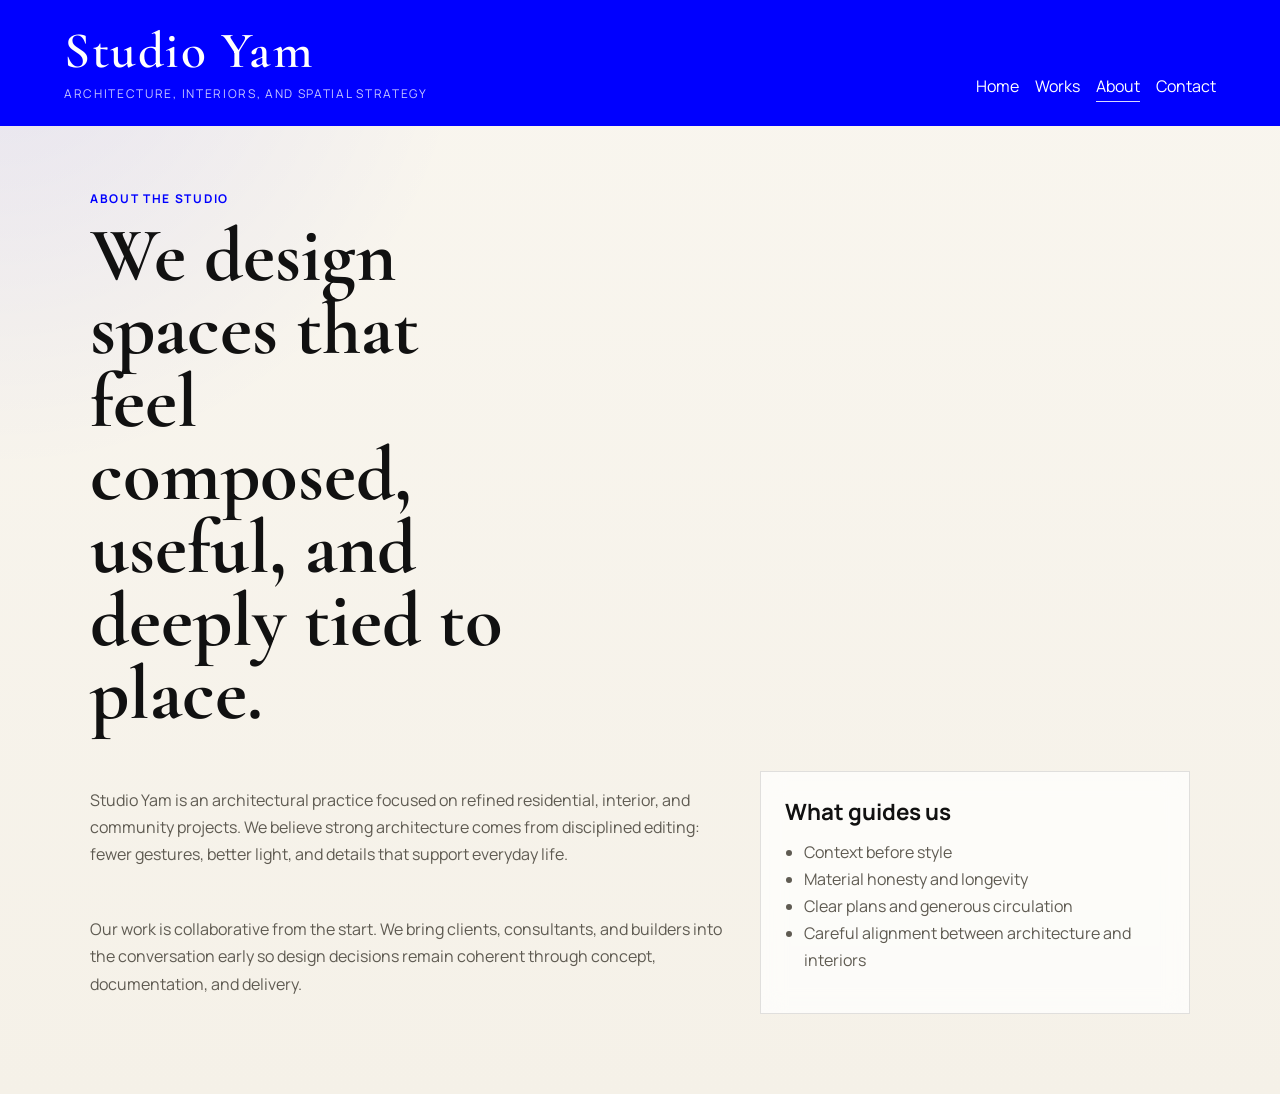
==== about.html @ 18f369b9 "Initial architectural studio website scaffold" ====
<!DOCTYPE html>
<html lang="en">
<head>
  <meta charset="UTF-8">
  <meta name="viewport" content="width=device-width, initial-scale=1.0">
  <title>About | Studio Yam</title>
  <meta name="description" content="Learn about Studio Yam's architectural practice, values, and process.">
  <link rel="preconnect" href="https://fonts.googleapis.com">
  <link rel="preconnect" href="https://fonts.gstatic.com" crossorigin>
  <link href="https://fonts.googleapis.com/css2?family=Manrope:wght@400;500;700;800&family=Cormorant+Garamond:wght@500;600&display=swap" rel="stylesheet">
  <link rel="stylesheet" href="style.css">
</head>
<body>
  <header class="site-header">
    <div class="brand-lockup">
      <a class="brand" href="index.html">Studio Yam</a>
      <p class="brand-note">Architecture, interiors, and spatial strategy</p>
    </div>
    <nav class="site-nav" aria-label="Main navigation">
      <a href="index.html">Home</a>
      <a href="works.html">Works</a>
      <a class="active" href="about.html">About</a>
      <a href="contact.html">Contact</a>
    </nav>
  </header>

  <main>
    <section class="page-intro">
      <p class="eyebrow">About The Studio</p>
      <h1>We design spaces that feel composed, useful, and deeply tied to place.</h1>
    </section>

    <section class="about-layout">
      <div class="about-copy">
        <p>
          Studio Yam is an architectural practice focused on refined residential, interior, and community projects. We believe strong architecture comes from disciplined editing: fewer gestures, better light, and details that support everyday life.
        </p>
        <p>
          Our work is collaborative from the start. We bring clients, consultants, and builders into the conversation early so design decisions remain coherent through concept, documentation, and delivery.
        </p>
      </div>

      <aside class="about-aside">
        <h2>What guides us</h2>
        <ul>
          <li>Context before style</li>
          <li>Material honesty and longevity</li>
          <li>Clear plans and generous circulation</li>
          <li>Careful alignment between architecture and interiors</li>
        </ul>
      </aside>
    </section>
  </main>
</body>
</html>
---- style.css ----
:root {
  --header-blue: #0000FF;
  --ink: #111111;
  --paper: #f5f1e8;
  --panel: #fffdf8;
  --muted: #5f5b52;
  --line: rgba(17, 17, 17, 0.12);
}

* {
  box-sizing: border-box;
}

html {
  scroll-behavior: smooth;
}

body {
  margin: 0;
  font-family: "Manrope", sans-serif;
  color: var(--ink);
  background:
    radial-gradient(circle at top left, rgba(0, 0, 255, 0.08), transparent 28%),
    linear-gradient(180deg, #f9f6ef 0%, var(--paper) 100%);
  min-height: 100vh;
}

a {
  color: inherit;
  text-decoration: none;
}

.site-header {
  background: var(--header-blue);
  color: #ffffff;
  display: flex;
  justify-content: space-between;
  align-items: end;
  gap: 2rem;
  padding: 1.25rem 5vw 1.5rem;
}

.brand-lockup {
  display: grid;
  gap: 0.2rem;
}

.brand {
  font-family: "Cormorant Garamond", serif;
  font-size: clamp(2rem, 4vw, 3.4rem);
  font-weight: 600;
  letter-spacing: 0.03em;
}

.brand-note,
.eyebrow,
.project-type,
.card-index {
  text-transform: uppercase;
  letter-spacing: 0.14em;
  font-size: 0.75rem;
}

.brand-note {
  margin: 0;
  color: rgba(255, 255, 255, 0.78);
}

.site-nav {
  display: flex;
  flex-wrap: wrap;
  gap: 1rem;
  align-items: center;
}

.site-nav a {
  padding-bottom: 0.25rem;
  border-bottom: 1px solid transparent;
}

.site-nav a.active,
.site-nav a:hover {
  border-color: rgba(255, 255, 255, 0.85);
}

main {
  padding: 4rem 5vw 5rem;
}

.hero,
.page-intro,
.feature-band,
.contact-panel,
.about-layout,
.project-list,
.section-grid {
  width: min(1100px, 100%);
  margin: 0 auto;
}

.hero h1,
.page-intro h1,
.feature-band h2 {
  font-family: "Cormorant Garamond", serif;
  font-size: clamp(3rem, 6vw, 5.5rem);
  line-height: 0.95;
  margin: 0;
  max-width: 12ch;
}

.hero-copy,
.feature-band p,
.card p,
.project-card p,
.about-copy p,
.contact-panel p,
.about-aside li {
  color: var(--muted);
  line-height: 1.7;
  font-size: 1rem;
}

.hero-copy {
  max-width: 58ch;
  margin: 1.5rem 0 0;
}

.hero-actions {
  display: flex;
  flex-wrap: wrap;
  gap: 1rem;
  margin-top: 2rem;
}

.button {
  display: inline-flex;
  align-items: center;
  justify-content: center;
  min-height: 3rem;
  padding: 0 1.3rem;
  border-radius: 999px;
  border: 1px solid var(--ink);
}

.button-primary {
  background: var(--ink);
  color: #ffffff;
}

.button-secondary {
  background: transparent;
}

.section-grid {
  display: grid;
  grid-template-columns: repeat(3, minmax(0, 1fr));
  gap: 1.25rem;
  margin-top: 4rem;
}

.card,
.project-card,
.feature-band,
.contact-panel,
.about-aside {
  background: rgba(255, 255, 255, 0.72);
  backdrop-filter: blur(12px);
  border: 1px solid var(--line);
}

.card,
.project-card {
  padding: 1.5rem;
}

.card h2,
.project-card h2,
.contact-panel h2,
.about-aside h2 {
  margin: 0 0 0.75rem;
  font-size: 1.4rem;
}

.card-index,
.project-type,
.eyebrow {
  margin: 0 0 0.8rem;
  color: var(--header-blue);
  font-weight: 700;
}

.feature-band {
  margin-top: 4rem;
  padding: 2rem;
  display: grid;
  grid-template-columns: 1.3fr 1fr;
  gap: 2rem;
}

.page-intro {
  margin-bottom: 2.5rem;
}

.project-list {
  display: grid;
  gap: 1rem;
}

.project-card {
  display: grid;
  grid-template-columns: 1.1fr 1fr;
  gap: 2rem;
}

.about-layout {
  display: grid;
  grid-template-columns: 1.5fr 1fr;
  gap: 1.5rem;
}

.about-copy {
  display: grid;
  gap: 1rem;
}

.about-aside {
  padding: 1.5rem;
}

.about-aside ul {
  margin: 0;
  padding-left: 1.2rem;
}

.contact-panel {
  padding: 2rem;
  display: grid;
  grid-template-columns: repeat(3, minmax(0, 1fr));
  gap: 1.5rem;
}

@media (max-width: 800px) {
  .site-header,
  .feature-band,
  .project-card,
  .about-layout,
  .contact-panel,
  .section-grid {
    grid-template-columns: 1fr;
  }

  .site-header {
    align-items: start;
  }

  .contact-panel,
  .feature-band {
    padding: 1.5rem;
  }

  .hero h1,
  .page-intro h1,
  .feature-band h2 {
    max-width: none;
  }
}
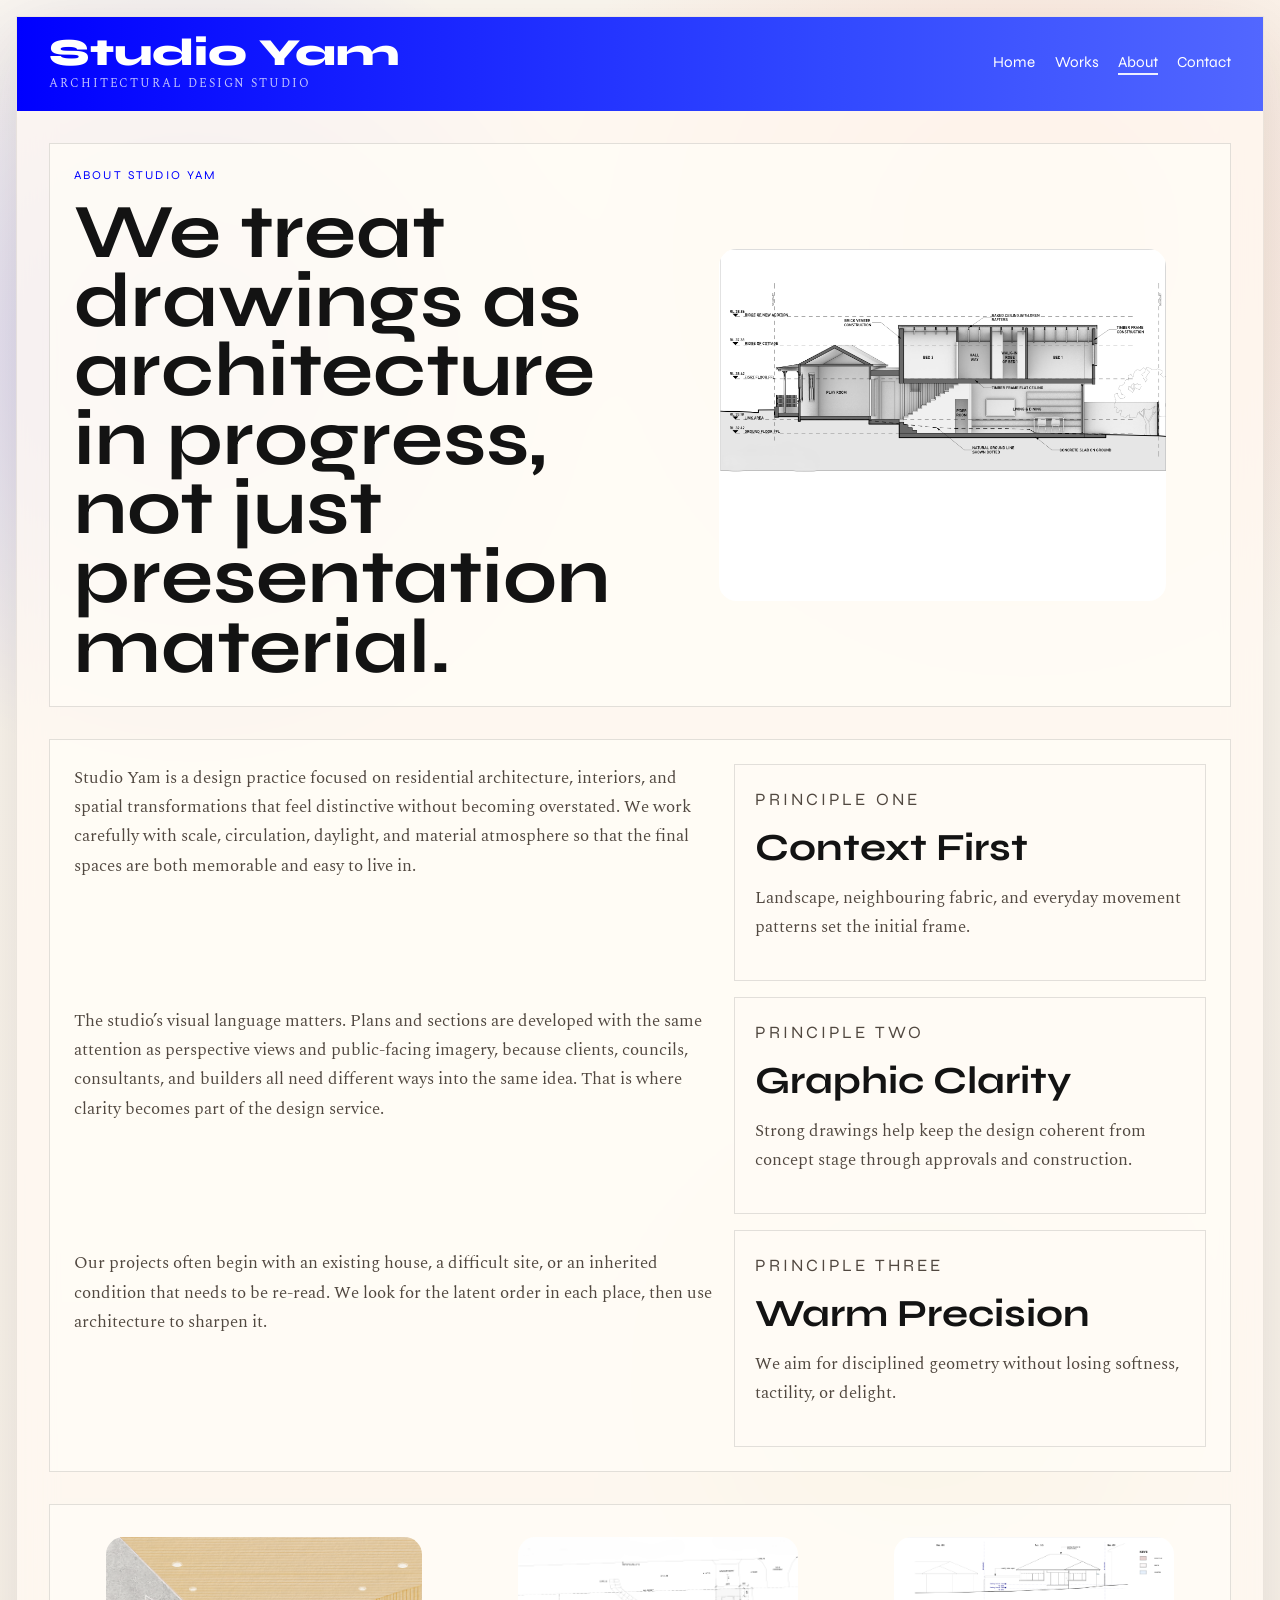
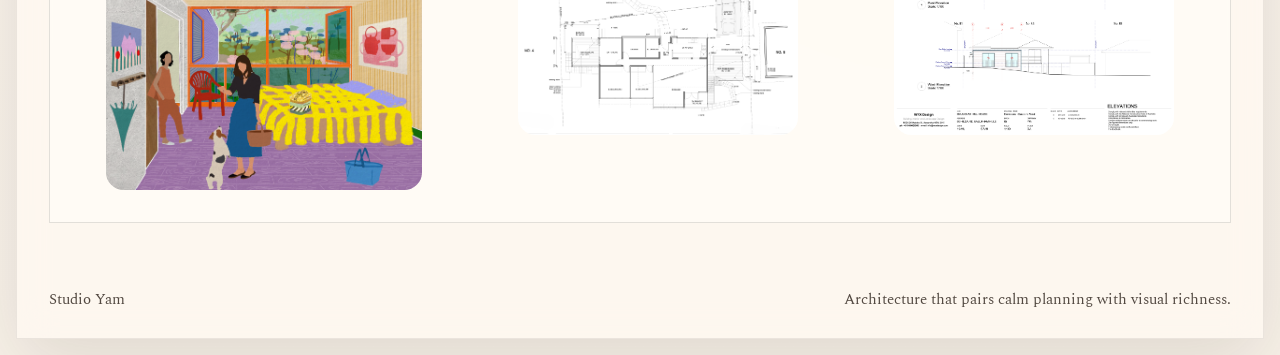
==== commit 1041a213: "Redesign studio site around project drawings" ====
--- a/about.html
+++ b/about.html
@@ -4,52 +4,87 @@
   <meta charset="UTF-8">
   <meta name="viewport" content="width=device-width, initial-scale=1.0">
   <title>About | Studio Yam</title>
-  <meta name="description" content="Learn about Studio Yam's architectural practice, values, and process.">
+  <meta name="description" content="About Studio Yam and the design approach behind its architectural work.">
   <link rel="preconnect" href="https://fonts.googleapis.com">
   <link rel="preconnect" href="https://fonts.gstatic.com" crossorigin>
-  <link href="https://fonts.googleapis.com/css2?family=Manrope:wght@400;500;700;800&family=Cormorant+Garamond:wght@500;600&display=swap" rel="stylesheet">
+  <link href="https://fonts.googleapis.com/css2?family=Syne:wght@400;500;700;800&family=Spectral:wght@400;500;600&display=swap" rel="stylesheet">
   <link rel="stylesheet" href="style.css">
 </head>
 <body>
-  <header class="site-header">
-    <div class="brand-lockup">
-      <a class="brand" href="index.html">Studio Yam</a>
-      <p class="brand-note">Architecture, interiors, and spatial strategy</p>
-    </div>
-    <nav class="site-nav" aria-label="Main navigation">
-      <a href="index.html">Home</a>
-      <a href="works.html">Works</a>
-      <a class="active" href="about.html">About</a>
-      <a href="contact.html">Contact</a>
-    </nav>
-  </header>
+  <div class="site-shell">
+    <header class="site-header">
+      <a class="brand" href="index.html">
+        <span class="brand-mark">Studio Yam</span>
+        <span class="brand-note">Architectural Design Studio</span>
+      </a>
+      <nav class="site-nav" aria-label="Main navigation">
+        <a href="index.html">Home</a>
+        <a href="works.html">Works</a>
+        <a class="active" href="about.html">About</a>
+        <a href="contact.html">Contact</a>
+      </nav>
+    </header>
 
-  <main>
-    <section class="page-intro">
-      <p class="eyebrow">About The Studio</p>
-      <h1>We design spaces that feel composed, useful, and deeply tied to place.</h1>
-    </section>
+    <main>
+      <section class="page-hero page-hero-split">
+        <div>
+          <p class="eyebrow">About Studio Yam</p>
+          <h1>We treat drawings as architecture in progress, not just presentation material.</h1>
+        </div>
+        <figure class="page-hero-figure">
+          <img src="images/01 WATERLOO HOUSE_68 Douglas Street/D03 Section.png" alt="Architectural section drawing from Waterloo House.">
+        </figure>
+      </section>
 
-    <section class="about-layout">
-      <div class="about-copy">
-        <p>
-          Studio Yam is an architectural practice focused on refined residential, interior, and community projects. We believe strong architecture comes from disciplined editing: fewer gestures, better light, and details that support everyday life.
-        </p>
-        <p>
-          Our work is collaborative from the start. We bring clients, consultants, and builders into the conversation early so design decisions remain coherent through concept, documentation, and delivery.
-        </p>
-      </div>
+      <section class="about-story">
+        <div class="about-text">
+          <p>
+            Studio Yam is a design practice focused on residential architecture, interiors, and spatial transformations that feel distinctive without becoming overstated. We work carefully with scale, circulation, daylight, and material atmosphere so that the final spaces are both memorable and easy to live in.
+          </p>
+          <p>
+            The studio’s visual language matters. Plans and sections are developed with the same attention as perspective views and public-facing imagery, because clients, councils, consultants, and builders all need different ways into the same idea. That is where clarity becomes part of the design service.
+          </p>
+          <p>
+            Our projects often begin with an existing house, a difficult site, or an inherited condition that needs to be re-read. We look for the latent order in each place, then use architecture to sharpen it.
+          </p>
+        </div>
 
-      <aside class="about-aside">
-        <h2>What guides us</h2>
-        <ul>
-          <li>Context before style</li>
-          <li>Material honesty and longevity</li>
-          <li>Clear plans and generous circulation</li>
-          <li>Careful alignment between architecture and interiors</li>
-        </ul>
-      </aside>
-    </section>
-  </main>
+        <div class="about-rail">
+          <article class="value-card">
+            <p class="card-tag">Principle One</p>
+            <h2>Context First</h2>
+            <p>Landscape, neighbouring fabric, and everyday movement patterns set the initial frame.</p>
+          </article>
+          <article class="value-card">
+            <p class="card-tag">Principle Two</p>
+            <h2>Graphic Clarity</h2>
+            <p>Strong drawings help keep the design coherent from concept stage through approvals and construction.</p>
+          </article>
+          <article class="value-card">
+            <p class="card-tag">Principle Three</p>
+            <h2>Warm Precision</h2>
+            <p>We aim for disciplined geometry without losing softness, tactility, or delight.</p>
+          </article>
+        </div>
+      </section>
+
+      <section class="about-gallery">
+        <figure class="about-gallery-primary">
+          <img src="images/02 HORNSBY HEIGHTS HOUSE_6 Bundanoon Pl/S02 Guest Room.png" alt="Guest room illustration for Hornsby Heights House.">
+        </figure>
+        <figure>
+          <img src="images/02 HORNSBY HEIGHTS HOUSE_6 Bundanoon Pl/PLAN.png" alt="Plan drawing for Hornsby Heights House.">
+        </figure>
+        <figure>
+          <img src="images/03 BAULKHAM HILLS_83 Hilda Rd/ELEVATION.png" alt="Elevation drawing for Baulkham Hills.">
+        </figure>
+      </section>
+    </main>
+
+    <footer class="site-footer">
+      <p>Studio Yam</p>
+      <p>Architecture that pairs calm planning with visual richness.</p>
+    </footer>
+  </div>
 </body>
 </html>
--- a/style.css
+++ b/style.css
@@ -1,10 +1,16 @@
 :root {
-  --header-blue: #0000FF;
-  --ink: #111111;
-  --paper: #f5f1e8;
-  --panel: #fffdf8;
-  --muted: #5f5b52;
-  --line: rgba(17, 17, 17, 0.12);
+  --header-blue: #0000ff;
+  --paper: #f8f2e9;
+  --paper-deep: #efe5d6;
+  --ink: #131313;
+  --muted: #514840;
+  --line: rgba(19, 19, 19, 0.12);
+  --panel: rgba(255, 252, 247, 0.72);
+  --coral: #ef6d51;
+  --pink: #eb4d8b;
+  --citrus: #b9d64d;
+  --violet: #4f46db;
+  --shadow: 0 24px 70px rgba(49, 37, 25, 0.12);
 }
 
 * {
@@ -17,12 +23,19 @@
 
 body {
   margin: 0;
-  font-family: "Manrope", sans-serif;
+  min-height: 100vh;
   color: var(--ink);
+  font-family: "Spectral", serif;
   background:
-    radial-gradient(circle at top left, rgba(0, 0, 255, 0.08), transparent 28%),
-    linear-gradient(180deg, #f9f6ef 0%, var(--paper) 100%);
-  min-height: 100vh;
+    radial-gradient(circle at 15% 18%, rgba(0, 0, 255, 0.16), transparent 22%),
+    radial-gradient(circle at 80% 12%, rgba(239, 109, 81, 0.16), transparent 24%),
+    radial-gradient(circle at 72% 70%, rgba(185, 214, 77, 0.18), transparent 20%),
+    linear-gradient(180deg, #fbf7ef 0%, var(--paper) 100%);
+}
+
+img {
+  display: block;
+  width: 100%;
 }
 
 a {
@@ -30,99 +43,159 @@
   text-decoration: none;
 }
 
+.site-shell {
+  width: min(1440px, calc(100% - 2rem));
+  margin: 1rem auto;
+  border: 1px solid rgba(19, 19, 19, 0.08);
+  background: rgba(255, 249, 241, 0.72);
+  box-shadow: var(--shadow);
+  backdrop-filter: blur(18px);
+}
+
 .site-header {
-  background: var(--header-blue);
-  color: #ffffff;
+  position: sticky;
+  top: 0;
+  z-index: 20;
   display: flex;
   justify-content: space-between;
-  align-items: end;
+  align-items: center;
   gap: 2rem;
-  padding: 1.25rem 5vw 1.5rem;
-}
-
-.brand-lockup {
-  display: grid;
+  padding: 1.1rem 2rem;
+  background: linear-gradient(90deg, var(--header-blue) 0%, #3148ff 65%, #5267ff 100%);
+  color: #fff;
+}
+
+.brand {
+  display: inline-grid;
   gap: 0.2rem;
 }
 
-.brand {
-  font-family: "Cormorant Garamond", serif;
-  font-size: clamp(2rem, 4vw, 3.4rem);
-  font-weight: 600;
-  letter-spacing: 0.03em;
-}
-
-.brand-note,
-.eyebrow,
-.project-type,
-.card-index {
+.brand-mark,
+.site-nav,
+h1,
+h2,
+h3,
+.button,
+.process-index,
+.project-number {
+  font-family: "Syne", sans-serif;
+}
+
+.brand-mark {
+  font-size: clamp(1.8rem, 3vw, 2.7rem);
+  font-weight: 800;
+  line-height: 0.95;
+}
+
+.brand-note {
+  font-size: 0.75rem;
+  letter-spacing: 0.16em;
   text-transform: uppercase;
-  letter-spacing: 0.14em;
-  font-size: 0.75rem;
-}
-
-.brand-note {
-  margin: 0;
-  color: rgba(255, 255, 255, 0.78);
+  color: rgba(255, 255, 255, 0.74);
 }
 
 .site-nav {
   display: flex;
   flex-wrap: wrap;
-  gap: 1rem;
-  align-items: center;
+  gap: 0.9rem 1.2rem;
+  font-size: 0.95rem;
 }
 
 .site-nav a {
-  padding-bottom: 0.25rem;
-  border-bottom: 1px solid transparent;
-}
-
-.site-nav a.active,
-.site-nav a:hover {
-  border-color: rgba(255, 255, 255, 0.85);
+  padding-bottom: 0.15rem;
+  border-bottom: 2px solid transparent;
+}
+
+.site-nav a:hover,
+.site-nav a.active {
+  border-color: rgba(255, 255, 255, 0.9);
 }
 
 main {
-  padding: 4rem 5vw 5rem;
-}
-
-.hero,
-.page-intro,
-.feature-band,
-.contact-panel,
-.about-layout,
-.project-list,
-.section-grid {
-  width: min(1100px, 100%);
-  margin: 0 auto;
-}
-
-.hero h1,
-.page-intro h1,
-.feature-band h2 {
-  font-family: "Cormorant Garamond", serif;
-  font-size: clamp(3rem, 6vw, 5.5rem);
+  padding: 2rem;
+}
+
+.hero-panel,
+.intro-band,
+.process-strip,
+.project-story,
+.about-story,
+.about-gallery,
+.contact-layout,
+.contact-gallery,
+.page-hero {
+  margin-bottom: 2rem;
+}
+
+.hero-panel,
+.intro-band,
+.project-story,
+.about-story,
+.contact-layout,
+.contact-gallery,
+.about-gallery,
+.page-hero {
+  background: var(--panel);
+  border: 1px solid var(--line);
+}
+
+.hero-grid {
+  display: grid;
+  grid-template-columns: 1.15fr 1fr;
+  gap: 1.25rem;
+  padding: 1.25rem;
+}
+
+.hero-copy {
+  display: flex;
+  flex-direction: column;
+  justify-content: center;
+  padding: clamp(0.3rem, 2vw, 1rem);
+}
+
+.eyebrow,
+.card-tag {
+  margin: 0 0 1rem;
+  font-family: "Syne", sans-serif;
+  font-size: 0.75rem;
+  letter-spacing: 0.18em;
+  text-transform: uppercase;
+  color: var(--header-blue);
+}
+
+h1,
+.page-hero h1 {
+  margin: 0;
+  font-size: clamp(3rem, 6vw, 6.2rem);
+  line-height: 0.9;
+  max-width: 10ch;
+}
+
+h2 {
+  margin: 0;
+  font-size: clamp(1.9rem, 3vw, 3rem);
   line-height: 0.95;
+}
+
+h3 {
   margin: 0;
-  max-width: 12ch;
-}
-
-.hero-copy,
-.feature-band p,
-.card p,
-.project-card p,
-.about-copy p,
-.contact-panel p,
-.about-aside li {
+  font-size: 1.45rem;
+  line-height: 1.05;
+}
+
+.lede,
+.hero-note p,
+.intro-band p,
+.preview-copy p,
+.process-strip p,
+.story-copy,
+.about-text p,
+.value-card p,
+.contact-card p,
+.site-footer p {
+  font-size: 1.08rem;
+  line-height: 1.7;
   color: var(--muted);
-  line-height: 1.7;
-  font-size: 1rem;
-}
-
-.hero-copy {
-  max-width: 58ch;
-  margin: 1.5rem 0 0;
 }
 
 .hero-actions {
@@ -136,131 +209,355 @@
   display: inline-flex;
   align-items: center;
   justify-content: center;
-  min-height: 3rem;
-  padding: 0 1.3rem;
+  min-height: 3.2rem;
+  padding: 0 1.4rem;
   border-radius: 999px;
+  font-size: 0.94rem;
+  letter-spacing: 0.06em;
+  text-transform: uppercase;
   border: 1px solid var(--ink);
 }
 
 .button-primary {
   background: var(--ink);
-  color: #ffffff;
+  color: #fff;
 }
 
 .button-secondary {
   background: transparent;
 }
 
-.section-grid {
+.hero-art,
+.story-card,
+.preview-card,
+.page-hero-figure,
+.about-gallery figure,
+.contact-gallery figure {
+  overflow: hidden;
+  border-radius: 1.1rem;
+  background: #fff;
+}
+
+.hero-art img,
+.preview-card img,
+.story-card img,
+.page-hero-figure img,
+.about-gallery img,
+.contact-gallery img {
+  height: 100%;
+  object-fit: cover;
+}
+
+.hero-art-main {
+  min-height: 40rem;
+}
+
+.hero-art-plan {
+  min-height: 18rem;
+}
+
+.hero-note {
+  align-self: end;
+  padding: 1.4rem;
+  border-radius: 1.1rem;
+  background: linear-gradient(135deg, rgba(235, 77, 139, 0.16), rgba(185, 214, 77, 0.22));
+}
+
+.intro-band {
+  display: grid;
+  grid-template-columns: 1.15fr 1fr;
+  gap: 2rem;
+  padding: 1.5rem;
+}
+
+.project-preview-grid {
+  display: grid;
+  grid-template-columns: 1.2fr 1fr 1fr;
+  gap: 1.2rem;
+  margin-bottom: 2rem;
+}
+
+.preview-card {
+  display: grid;
+  gap: 0;
+  background: var(--panel);
+  border: 1px solid var(--line);
+}
+
+.preview-card-large {
+  grid-row: span 2;
+}
+
+.preview-card img {
+  aspect-ratio: 4 / 3;
+}
+
+.preview-card-large img {
+  aspect-ratio: 4 / 4.3;
+}
+
+.preview-copy {
+  padding: 1.2rem;
+}
+
+.process-strip {
   display: grid;
   grid-template-columns: repeat(3, minmax(0, 1fr));
-  gap: 1.25rem;
-  margin-top: 4rem;
-}
-
-.card,
-.project-card,
-.feature-band,
-.contact-panel,
-.about-aside {
-  background: rgba(255, 255, 255, 0.72);
-  backdrop-filter: blur(12px);
+  gap: 1rem;
+}
+
+.process-strip article {
+  padding: 1.3rem;
+  background: rgba(255, 250, 244, 0.86);
   border: 1px solid var(--line);
 }
 
-.card,
-.project-card {
+.process-index,
+.project-number {
+  display: inline-flex;
+  align-items: center;
+  justify-content: center;
+  width: 2.5rem;
+  height: 2.5rem;
+  margin-bottom: 1rem;
+  border-radius: 999px;
+  background: var(--header-blue);
+  color: #fff;
+  font-size: 1rem;
+  font-weight: 700;
+}
+
+.page-hero {
   padding: 1.5rem;
 }
 
-.card h2,
-.project-card h2,
-.contact-panel h2,
-.about-aside h2 {
-  margin: 0 0 0.75rem;
-  font-size: 1.4rem;
-}
-
-.card-index,
-.project-type,
-.eyebrow {
-  margin: 0 0 0.8rem;
-  color: var(--header-blue);
-  font-weight: 700;
-}
-
-.feature-band {
-  margin-top: 4rem;
-  padding: 2rem;
-  display: grid;
-  grid-template-columns: 1.3fr 1fr;
-  gap: 2rem;
-}
-
-.page-intro {
-  margin-bottom: 2.5rem;
-}
-
-.project-list {
-  display: grid;
-  gap: 1rem;
-}
-
-.project-card {
-  display: grid;
-  grid-template-columns: 1.1fr 1fr;
-  gap: 2rem;
-}
-
-.about-layout {
-  display: grid;
-  grid-template-columns: 1.5fr 1fr;
-  gap: 1.5rem;
-}
-
-.about-copy {
-  display: grid;
-  gap: 1rem;
-}
-
-.about-aside {
+.page-hero-split {
+  display: grid;
+  grid-template-columns: 1.05fr 0.95fr;
+  gap: 1.4rem;
+  align-items: center;
+}
+
+.page-hero-figure {
+  min-height: 22rem;
+}
+
+.project-story {
+  padding: 1.4rem;
+}
+
+.story-heading {
+  display: grid;
+  grid-template-columns: auto 1fr;
+  gap: 1.1rem;
+  align-items: start;
+  margin-bottom: 1.4rem;
+}
+
+.story-gallery {
+  display: grid;
+  gap: 1rem;
+}
+
+.story-gallery-waterloo {
+  grid-template-columns: 1.2fr 1fr 1fr;
+}
+
+.story-gallery-hornsby,
+.story-gallery-baulkham {
+  grid-template-columns: repeat(3, minmax(0, 1fr));
+}
+
+.story-card {
+  min-height: 16rem;
+  background: #fff;
+}
+
+.story-card-tall {
+  grid-row: span 2;
+  min-height: 33rem;
+}
+
+.story-card-wide {
+  grid-column: span 2;
+}
+
+.story-gallery-waterloo .story-card:nth-child(2),
+.story-gallery-waterloo .story-card:nth-child(3),
+.story-gallery-waterloo .story-card:nth-child(4),
+.story-gallery-waterloo .story-card:nth-child(5) {
+  background: rgba(255, 255, 255, 0.9);
+}
+
+.about-story {
+  display: grid;
+  grid-template-columns: 1.15fr 0.85fr;
+  gap: 1.4rem;
   padding: 1.5rem;
 }
 
-.about-aside ul {
+.about-text {
+  display: grid;
+  gap: 1rem;
+}
+
+.about-text p {
   margin: 0;
-  padding-left: 1.2rem;
-}
-
-.contact-panel {
-  padding: 2rem;
+}
+
+.about-rail {
+  display: grid;
+  gap: 1rem;
+}
+
+.value-card,
+.contact-card {
+  padding: 1.25rem;
+  border: 1px solid var(--line);
+  background: rgba(255, 251, 246, 0.9);
+}
+
+.about-gallery,
+.contact-gallery {
+  display: grid;
+  grid-template-columns: 1.1fr 1fr 1fr;
+  gap: 1rem;
+  padding: 1rem;
+}
+
+.about-gallery-primary,
+.contact-gallery-large {
+  grid-row: span 2;
+}
+
+.contact-layout {
   display: grid;
   grid-template-columns: repeat(3, minmax(0, 1fr));
-  gap: 1.5rem;
-}
-
-@media (max-width: 800px) {
+  gap: 1rem;
+  padding: 1rem;
+}
+
+.contact-card-primary {
+  background: linear-gradient(135deg, rgba(0, 0, 255, 0.92), rgba(79, 70, 219, 0.92));
+}
+
+.contact-card-primary .card-tag,
+.contact-card-primary h2,
+.contact-card-primary p {
+  color: #fff;
+}
+
+.site-footer {
+  display: flex;
+  justify-content: space-between;
+  gap: 1rem;
+  padding: 0 2rem 1.6rem;
+}
+
+.site-footer p {
+  margin: 0;
+  font-size: 0.95rem;
+}
+
+@media (max-width: 1100px) {
+  .hero-grid,
+  .intro-band,
+  .page-hero-split,
+  .about-story,
+  .contact-layout,
+  .about-gallery,
+  .contact-gallery,
+  .project-preview-grid,
+  .story-gallery-waterloo,
+  .story-gallery-hornsby,
+  .story-gallery-baulkham,
+  .process-strip {
+    grid-template-columns: 1fr 1fr;
+  }
+
+  .hero-copy,
+  .page-hero > div {
+    grid-column: 1 / -1;
+  }
+
+  .preview-card-large,
+  .about-gallery-primary,
+  .contact-gallery-large,
+  .story-card-tall,
+  .story-card-wide {
+    grid-row: auto;
+    grid-column: auto;
+  }
+
+  h1,
+  .page-hero h1 {
+    max-width: none;
+  }
+}
+
+@media (max-width: 760px) {
+  .site-shell {
+    width: 100%;
+    margin: 0;
+    border: 0;
+  }
+
   .site-header,
-  .feature-band,
-  .project-card,
-  .about-layout,
-  .contact-panel,
-  .section-grid {
+  .site-footer,
+  main,
+  .hero-grid,
+  .intro-band,
+  .page-hero,
+  .project-story,
+  .about-story,
+  .contact-layout,
+  .about-gallery,
+  .contact-gallery {
+    padding-left: 1rem;
+    padding-right: 1rem;
+  }
+
+  .site-header,
+  .site-footer,
+  .hero-grid,
+  .intro-band,
+  .page-hero-split,
+  .about-story,
+  .contact-layout,
+  .about-gallery,
+  .contact-gallery,
+  .project-preview-grid,
+  .story-gallery-waterloo,
+  .story-gallery-hornsby,
+  .story-gallery-baulkham,
+  .process-strip {
     grid-template-columns: 1fr;
   }
 
-  .site-header {
-    align-items: start;
-  }
-
-  .contact-panel,
-  .feature-band {
-    padding: 1.5rem;
-  }
-
-  .hero h1,
-  .page-intro h1,
-  .feature-band h2 {
-    max-width: none;
-  }
-}
+  .site-header,
+  .site-footer {
+    display: grid;
+  }
+
+  .hero-art-main,
+  .page-hero-figure,
+  .story-card,
+  .story-card-tall {
+    min-height: auto;
+  }
+
+  .preview-card img,
+  .preview-card-large img,
+  .hero-art img,
+  .page-hero-figure img,
+  .about-gallery img,
+  .contact-gallery img,
+  .story-card img {
+    aspect-ratio: 4 / 3;
+  }
+
+  h1,
+  .page-hero h1 {
+    font-size: clamp(2.5rem, 12vw, 4.2rem);
+  }
+}
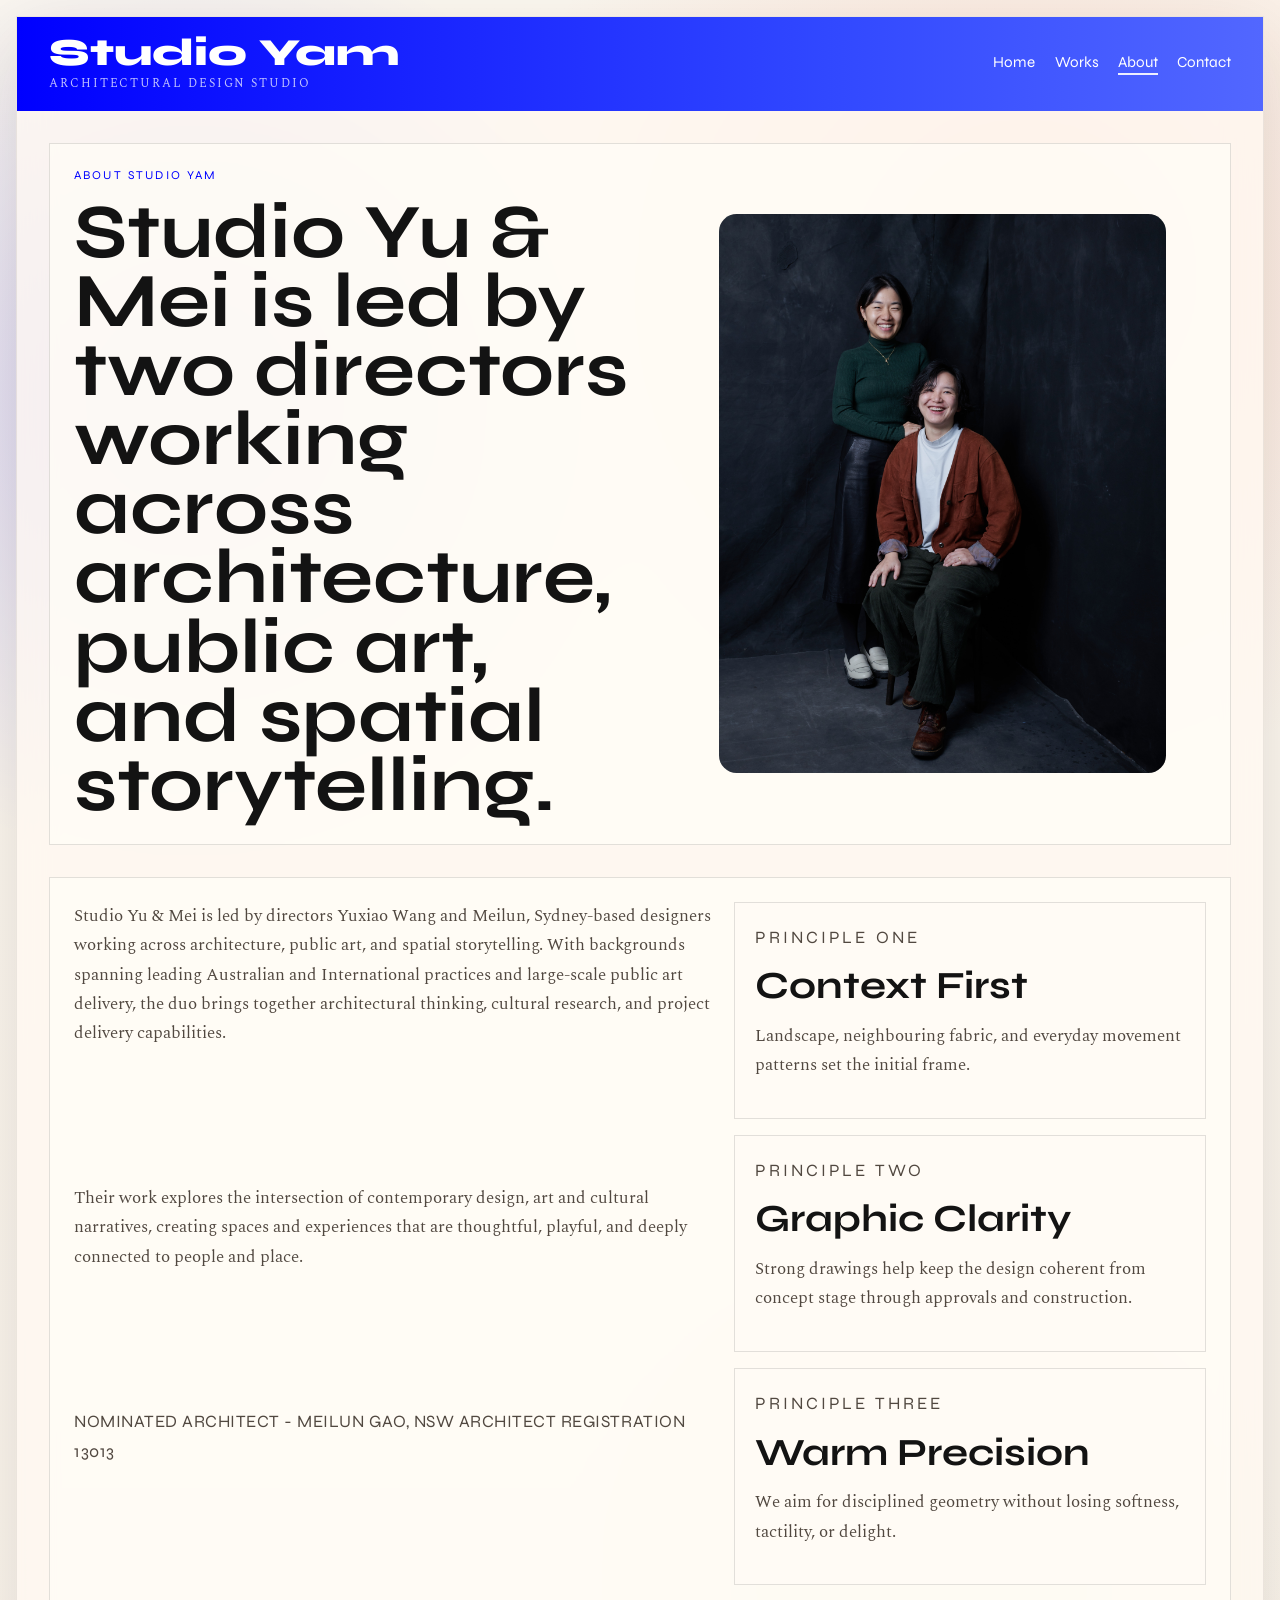
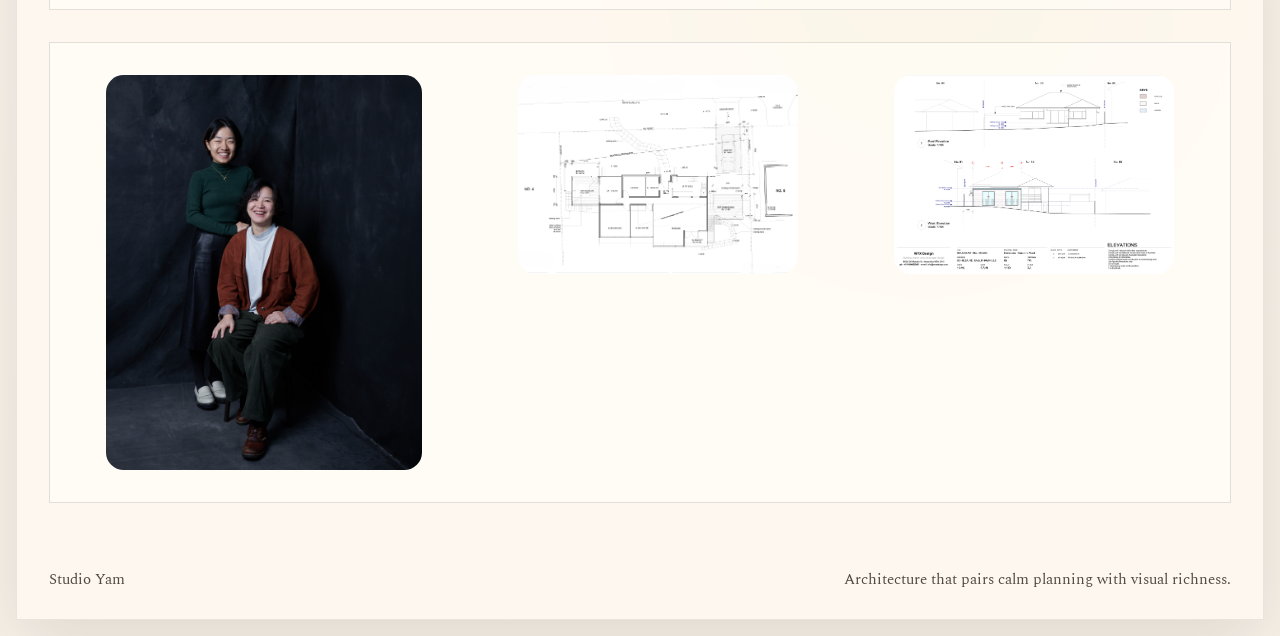
==== commit 69280503: "Add directors profile to about page" ====
--- a/about.html
+++ b/about.html
@@ -4,7 +4,7 @@
   <meta charset="UTF-8">
   <meta name="viewport" content="width=device-width, initial-scale=1.0">
   <title>About | Studio Yam</title>
-  <meta name="description" content="About Studio Yam and the design approach behind its architectural work.">
+  <meta name="description" content="About Studio Yam and the directors behind its architectural work.">
   <link rel="preconnect" href="https://fonts.googleapis.com">
   <link rel="preconnect" href="https://fonts.gstatic.com" crossorigin>
   <link href="https://fonts.googleapis.com/css2?family=Syne:wght@400;500;700;800&family=Spectral:wght@400;500;600&display=swap" rel="stylesheet">
@@ -29,24 +29,22 @@
       <section class="page-hero page-hero-split">
         <div>
           <p class="eyebrow">About Studio Yam</p>
-          <h1>We treat drawings as architecture in progress, not just presentation material.</h1>
+          <h1>Studio Yu &amp; Mei is led by two directors working across architecture, public art, and spatial storytelling.</h1>
         </div>
         <figure class="page-hero-figure">
-          <img src="images/01 WATERLOO HOUSE_68 Douglas Street/D03 Section.png" alt="Architectural section drawing from Waterloo House.">
+          <img src="images/Directors_Portraight.jpg" alt="Studio directors Yuxiao Wang and Meilun Gao.">
         </figure>
       </section>
 
       <section class="about-story">
         <div class="about-text">
           <p>
-            Studio Yam is a design practice focused on residential architecture, interiors, and spatial transformations that feel distinctive without becoming overstated. We work carefully with scale, circulation, daylight, and material atmosphere so that the final spaces are both memorable and easy to live in.
+            Studio Yu &amp; Mei is led by directors Yuxiao Wang and Meilun, Sydney-based designers working across architecture, public art, and spatial storytelling. With backgrounds spanning leading Australian and International practices and large-scale public art delivery, the duo brings together architectural thinking, cultural research, and project delivery capabilities.
           </p>
           <p>
-            The studio’s visual language matters. Plans and sections are developed with the same attention as perspective views and public-facing imagery, because clients, councils, consultants, and builders all need different ways into the same idea. That is where clarity becomes part of the design service.
+            Their work explores the intersection of contemporary design, art and cultural narratives, creating spaces and experiences that are thoughtful, playful, and deeply connected to people and place.
           </p>
-          <p>
-            Our projects often begin with an existing house, a difficult site, or an inherited condition that needs to be re-read. We look for the latent order in each place, then use architecture to sharpen it.
-          </p>
+          <p class="director-registration">Nominated Architect - Meilun Gao, NSW Architect Registration 13013</p>
         </div>
 
         <div class="about-rail">
@@ -69,8 +67,8 @@
       </section>
 
       <section class="about-gallery">
-        <figure class="about-gallery-primary">
-          <img src="images/02 HORNSBY HEIGHTS HOUSE_6 Bundanoon Pl/S02 Guest Room.png" alt="Guest room illustration for Hornsby Heights House.">
+        <figure class="about-gallery-primary about-gallery-portrait">
+          <img src="images/Directors_Portraight.jpg" alt="Portrait of Studio Yu and Mei directors Yuxiao Wang and Meilun Gao.">
         </figure>
         <figure>
           <img src="images/02 HORNSBY HEIGHTS HOUSE_6 Bundanoon Pl/PLAN.png" alt="Plan drawing for Hornsby Heights House.">
--- a/style.css
+++ b/style.css
@@ -405,6 +405,14 @@
   margin: 0;
 }
 
+.director-registration {
+  font-family: "Syne", sans-serif;
+  font-size: 0.92rem;
+  letter-spacing: 0.03em;
+  text-transform: uppercase;
+  color: var(--ink);
+}
+
 .about-rail {
   display: grid;
   gap: 1rem;
@@ -428,6 +436,10 @@
 .about-gallery-primary,
 .contact-gallery-large {
   grid-row: span 2;
+}
+
+.about-gallery-portrait img {
+  object-position: center top;
 }
 
 .contact-layout {
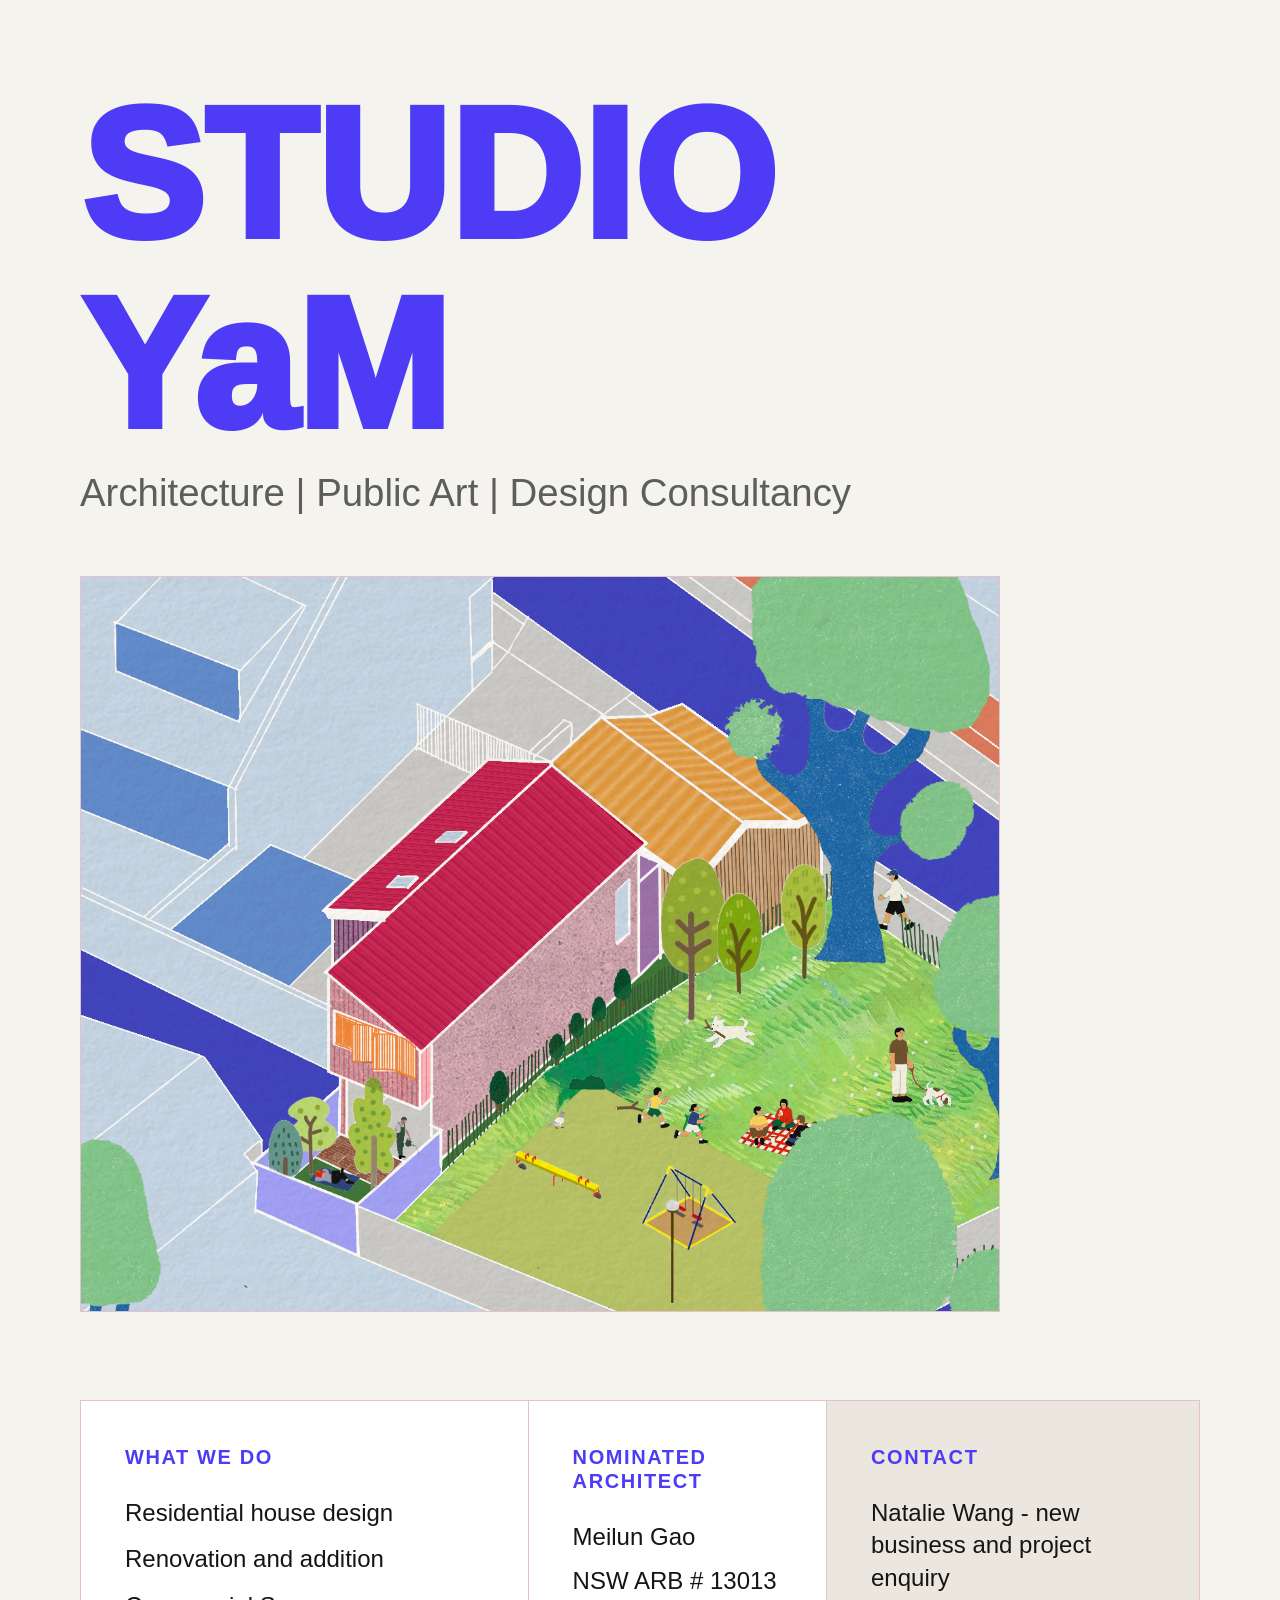
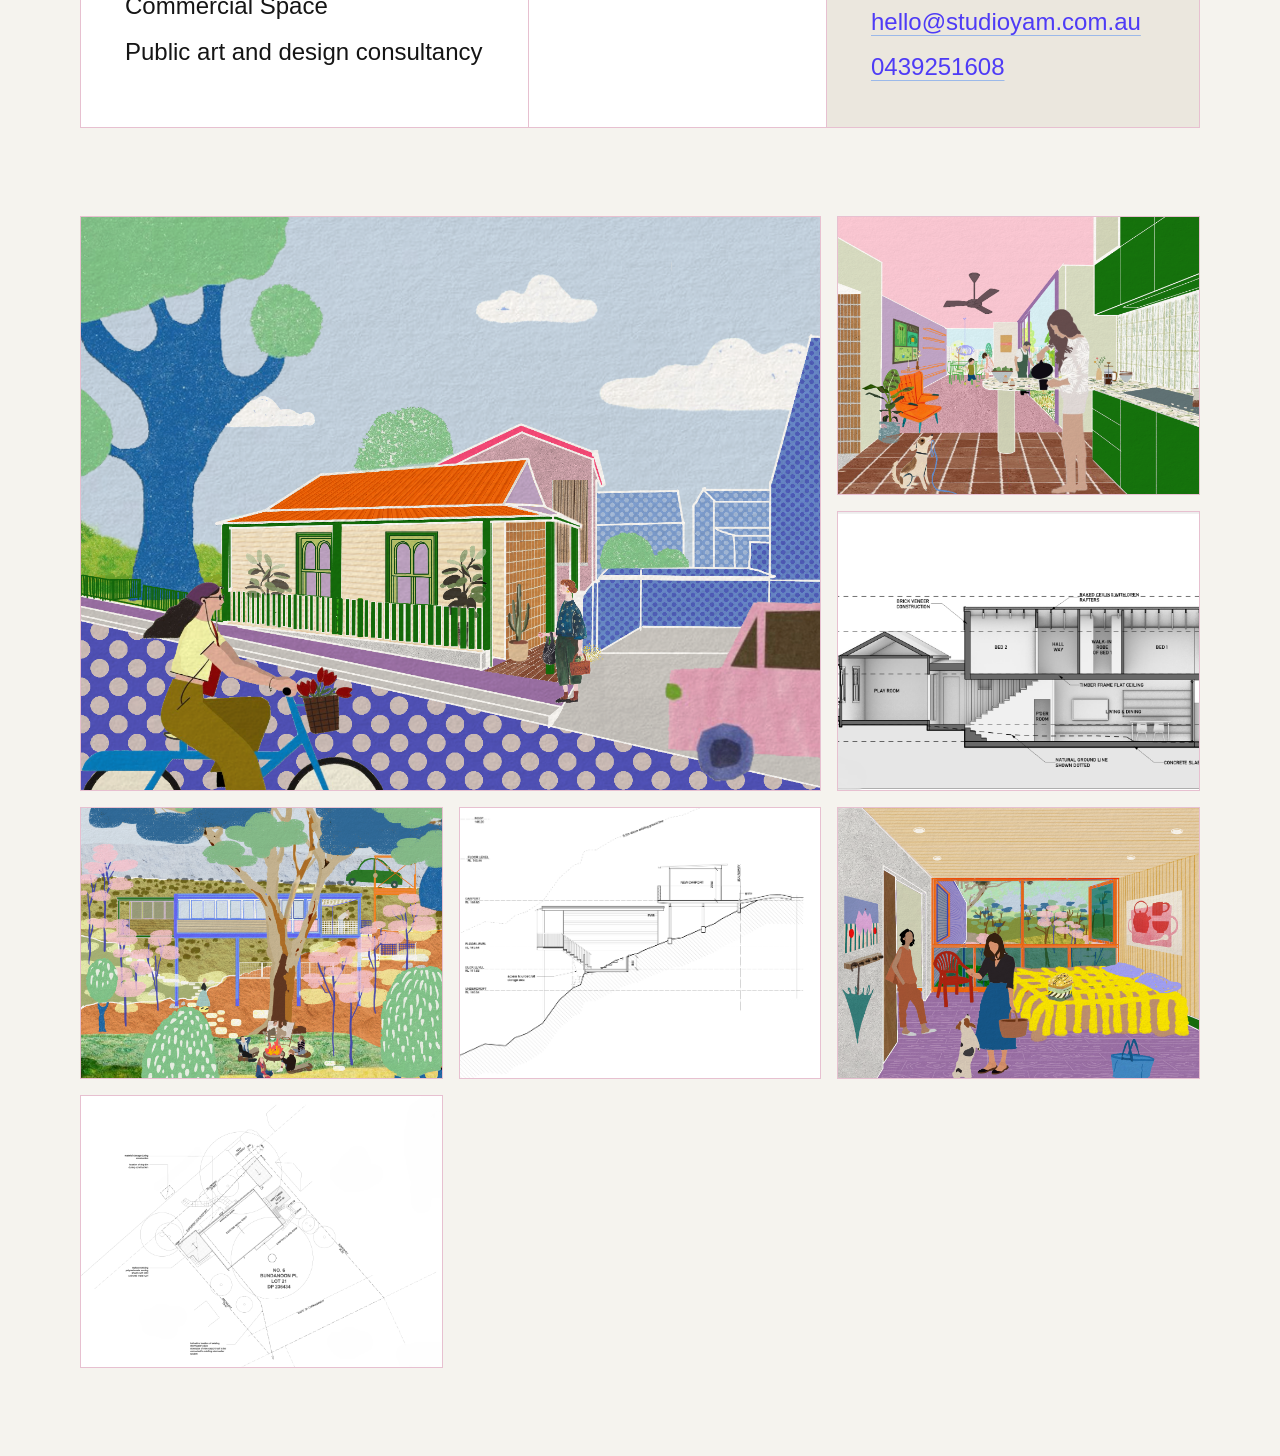
==== commit 616e88c7: "Update Studio YaM website styling and responsive layout" ====
--- a/about.html
+++ b/about.html
@@ -3,86 +3,11 @@
 <head>
   <meta charset="UTF-8">
   <meta name="viewport" content="width=device-width, initial-scale=1.0">
-  <title>About | Studio Yam</title>
-  <meta name="description" content="About Studio Yam and the directors behind its architectural work.">
-  <link rel="preconnect" href="https://fonts.googleapis.com">
-  <link rel="preconnect" href="https://fonts.gstatic.com" crossorigin>
-  <link href="https://fonts.googleapis.com/css2?family=Syne:wght@400;500;700;800&family=Spectral:wght@400;500;600&display=swap" rel="stylesheet">
-  <link rel="stylesheet" href="style.css">
+  <title>Studio Yu &amp; Mei</title>
+  <meta http-equiv="refresh" content="0; url=index.html">
+  <link rel="canonical" href="index.html">
 </head>
 <body>
-  <div class="site-shell">
-    <header class="site-header">
-      <a class="brand" href="index.html">
-        <span class="brand-mark">Studio Yam</span>
-        <span class="brand-note">Architectural Design Studio</span>
-      </a>
-      <nav class="site-nav" aria-label="Main navigation">
-        <a href="index.html">Home</a>
-        <a href="works.html">Works</a>
-        <a class="active" href="about.html">About</a>
-        <a href="contact.html">Contact</a>
-      </nav>
-    </header>
-
-    <main>
-      <section class="page-hero page-hero-split">
-        <div>
-          <p class="eyebrow">About Studio Yam</p>
-          <h1>Studio Yu &amp; Mei is led by two directors working across architecture, public art, and spatial storytelling.</h1>
-        </div>
-        <figure class="page-hero-figure">
-          <img src="images/Directors_Portraight.jpg" alt="Studio directors Yuxiao Wang and Meilun Gao.">
-        </figure>
-      </section>
-
-      <section class="about-story">
-        <div class="about-text">
-          <p>
-            Studio Yu &amp; Mei is led by directors Yuxiao Wang and Meilun, Sydney-based designers working across architecture, public art, and spatial storytelling. With backgrounds spanning leading Australian and International practices and large-scale public art delivery, the duo brings together architectural thinking, cultural research, and project delivery capabilities.
-          </p>
-          <p>
-            Their work explores the intersection of contemporary design, art and cultural narratives, creating spaces and experiences that are thoughtful, playful, and deeply connected to people and place.
-          </p>
-          <p class="director-registration">Nominated Architect - Meilun Gao, NSW Architect Registration 13013</p>
-        </div>
-
-        <div class="about-rail">
-          <article class="value-card">
-            <p class="card-tag">Principle One</p>
-            <h2>Context First</h2>
-            <p>Landscape, neighbouring fabric, and everyday movement patterns set the initial frame.</p>
-          </article>
-          <article class="value-card">
-            <p class="card-tag">Principle Two</p>
-            <h2>Graphic Clarity</h2>
-            <p>Strong drawings help keep the design coherent from concept stage through approvals and construction.</p>
-          </article>
-          <article class="value-card">
-            <p class="card-tag">Principle Three</p>
-            <h2>Warm Precision</h2>
-            <p>We aim for disciplined geometry without losing softness, tactility, or delight.</p>
-          </article>
-        </div>
-      </section>
-
-      <section class="about-gallery">
-        <figure class="about-gallery-primary about-gallery-portrait">
-          <img src="images/Directors_Portraight.jpg" alt="Portrait of Studio Yu and Mei directors Yuxiao Wang and Meilun Gao.">
-        </figure>
-        <figure>
-          <img src="images/02 HORNSBY HEIGHTS HOUSE_6 Bundanoon Pl/PLAN.png" alt="Plan drawing for Hornsby Heights House.">
-        </figure>
-        <figure>
-          <img src="images/03 BAULKHAM HILLS_83 Hilda Rd/ELEVATION.png" alt="Elevation drawing for Baulkham Hills.">
-        </figure>
-      </section>
-    </main>
-
-    <footer class="site-footer">
-      <p>Studio Yam</p>
-      <p>Architecture that pairs calm planning with visual richness.</p>
-    </footer>
-  </div>
+  <p><a href="index.html">Studio Yu &amp; Mei</a></p>
 </body>
 </html>
